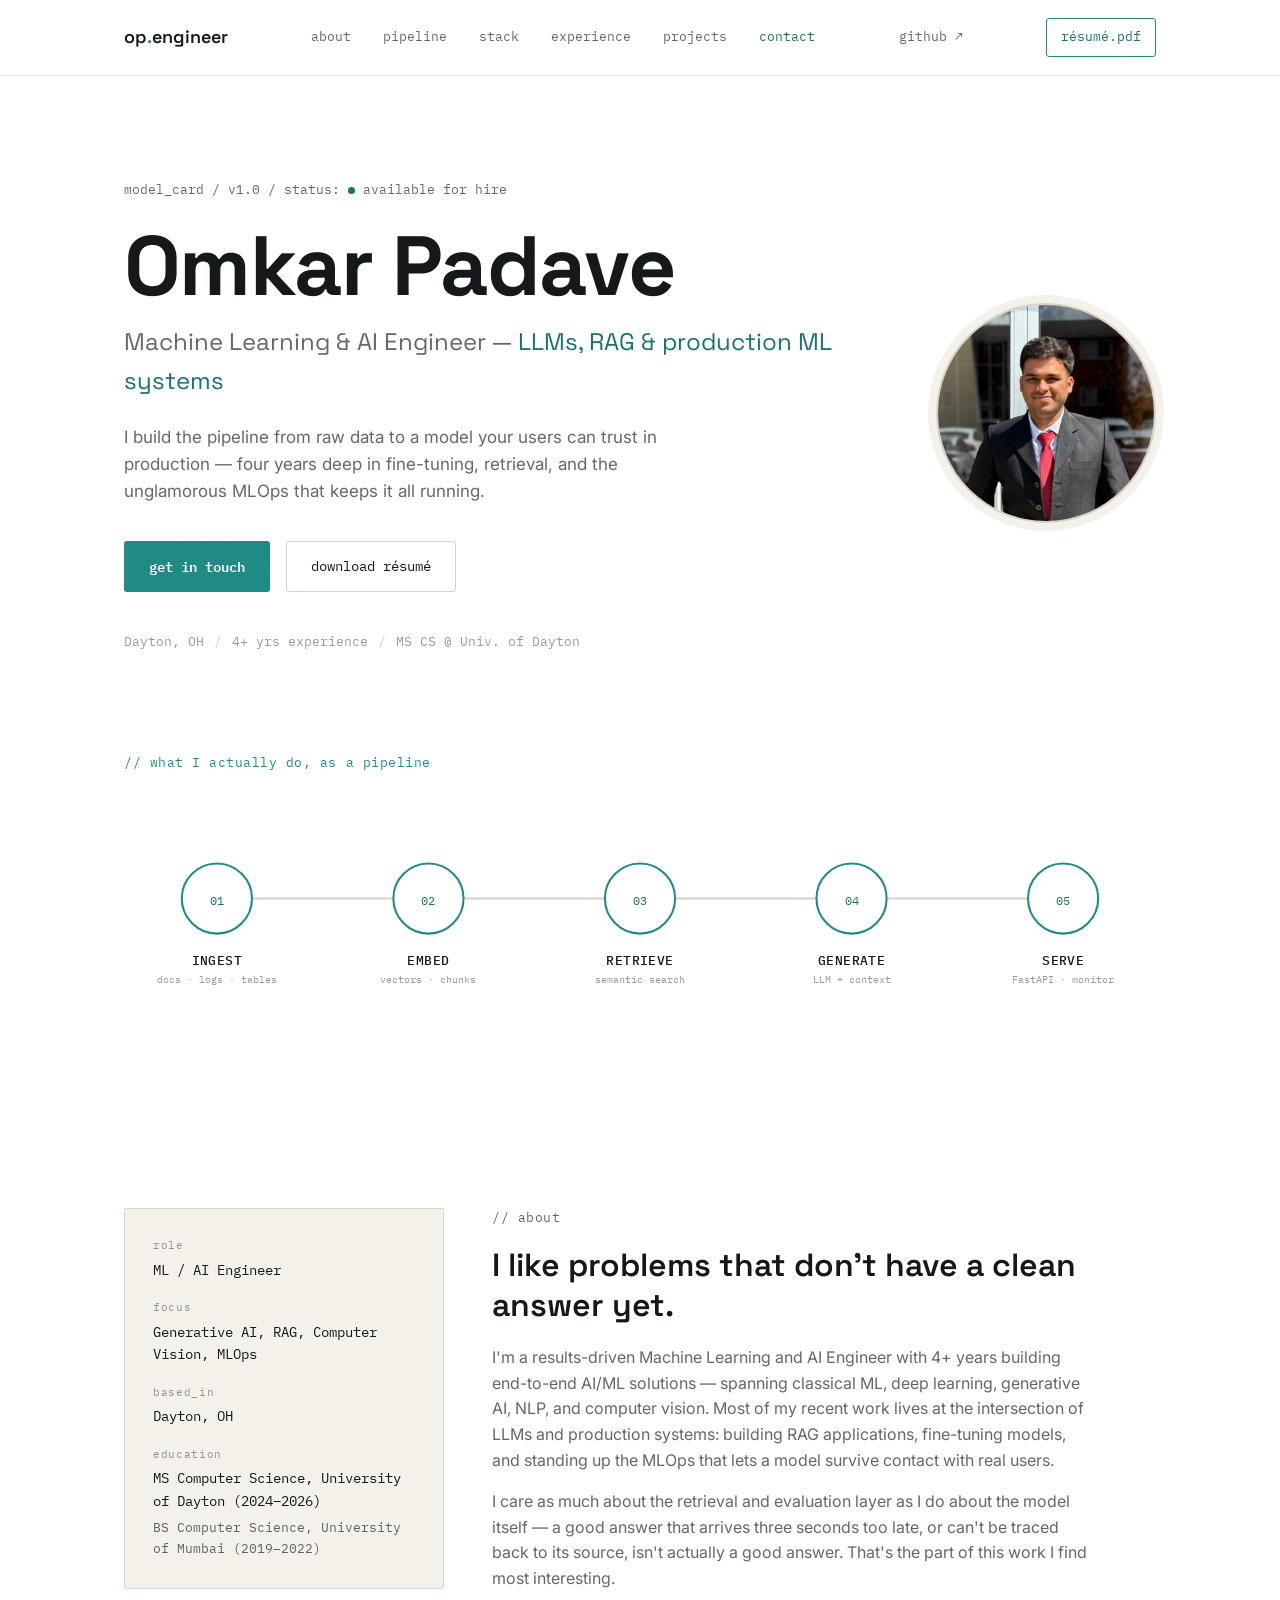
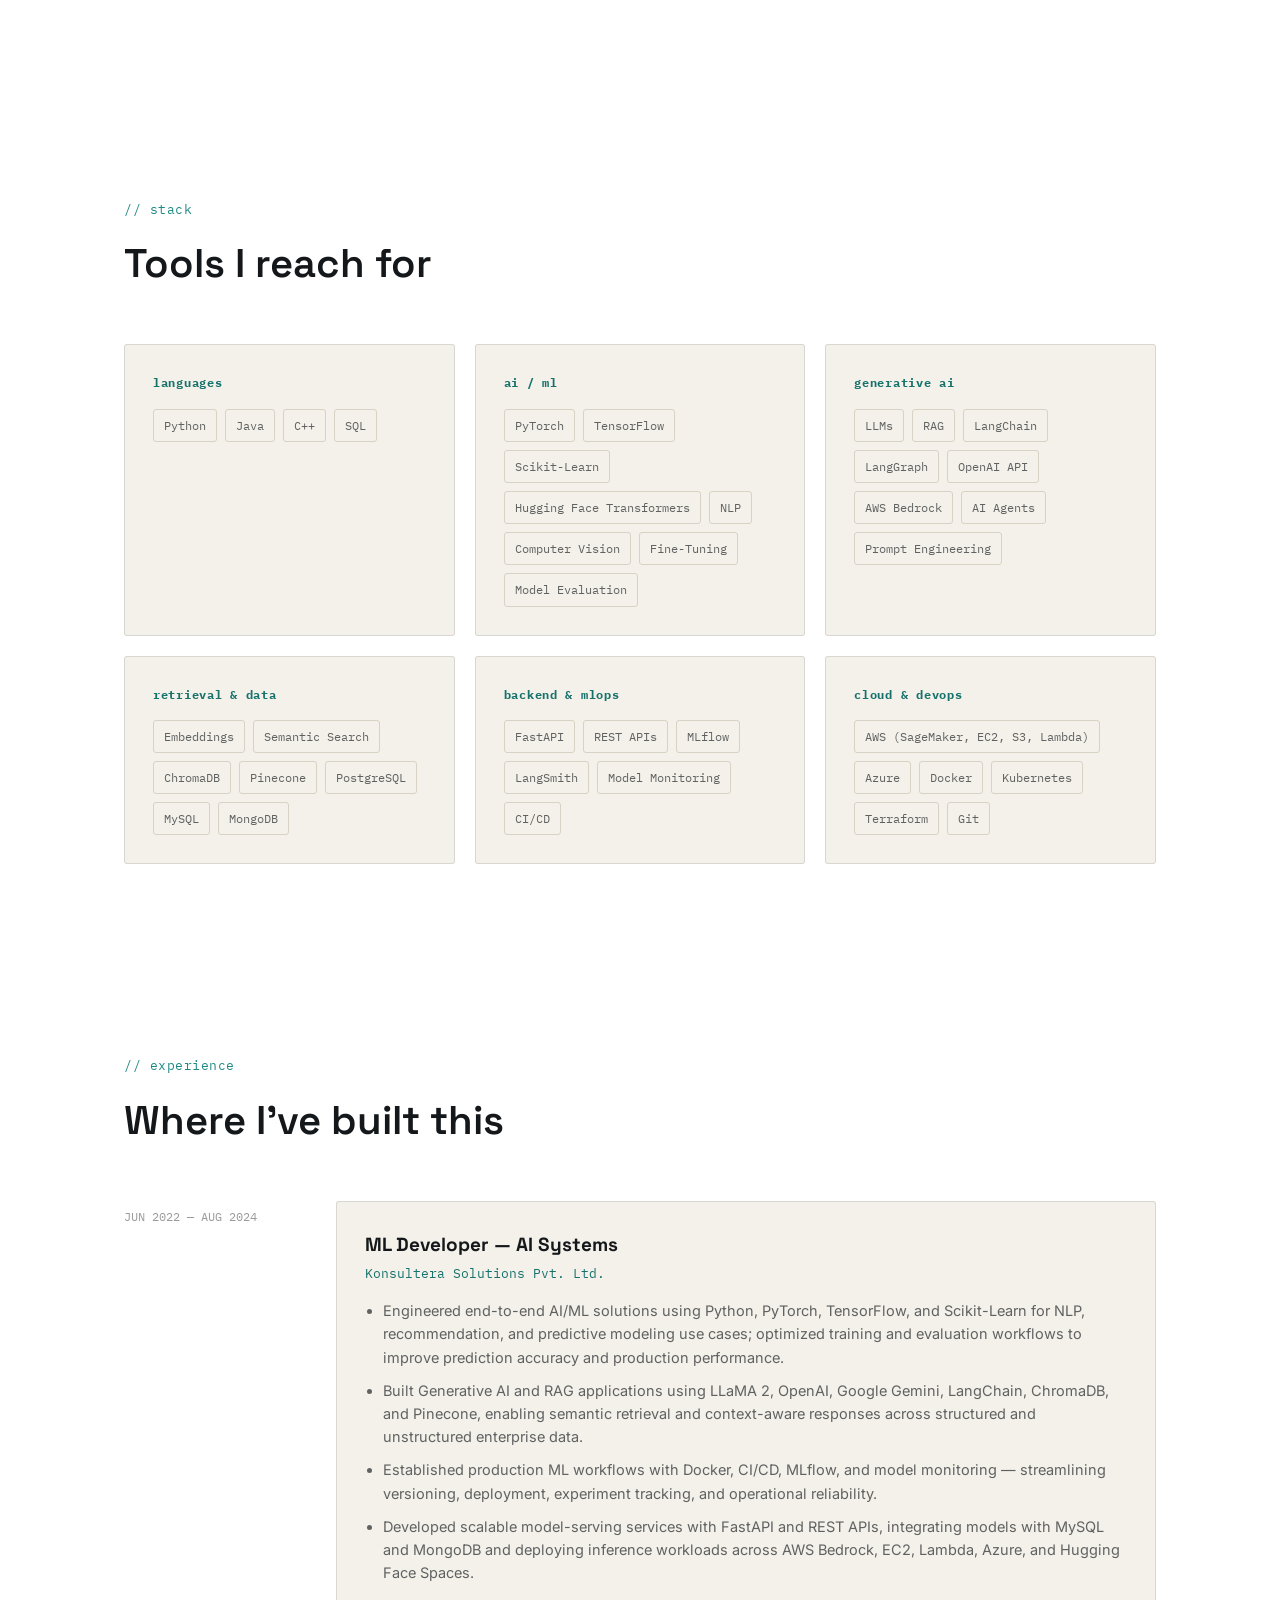
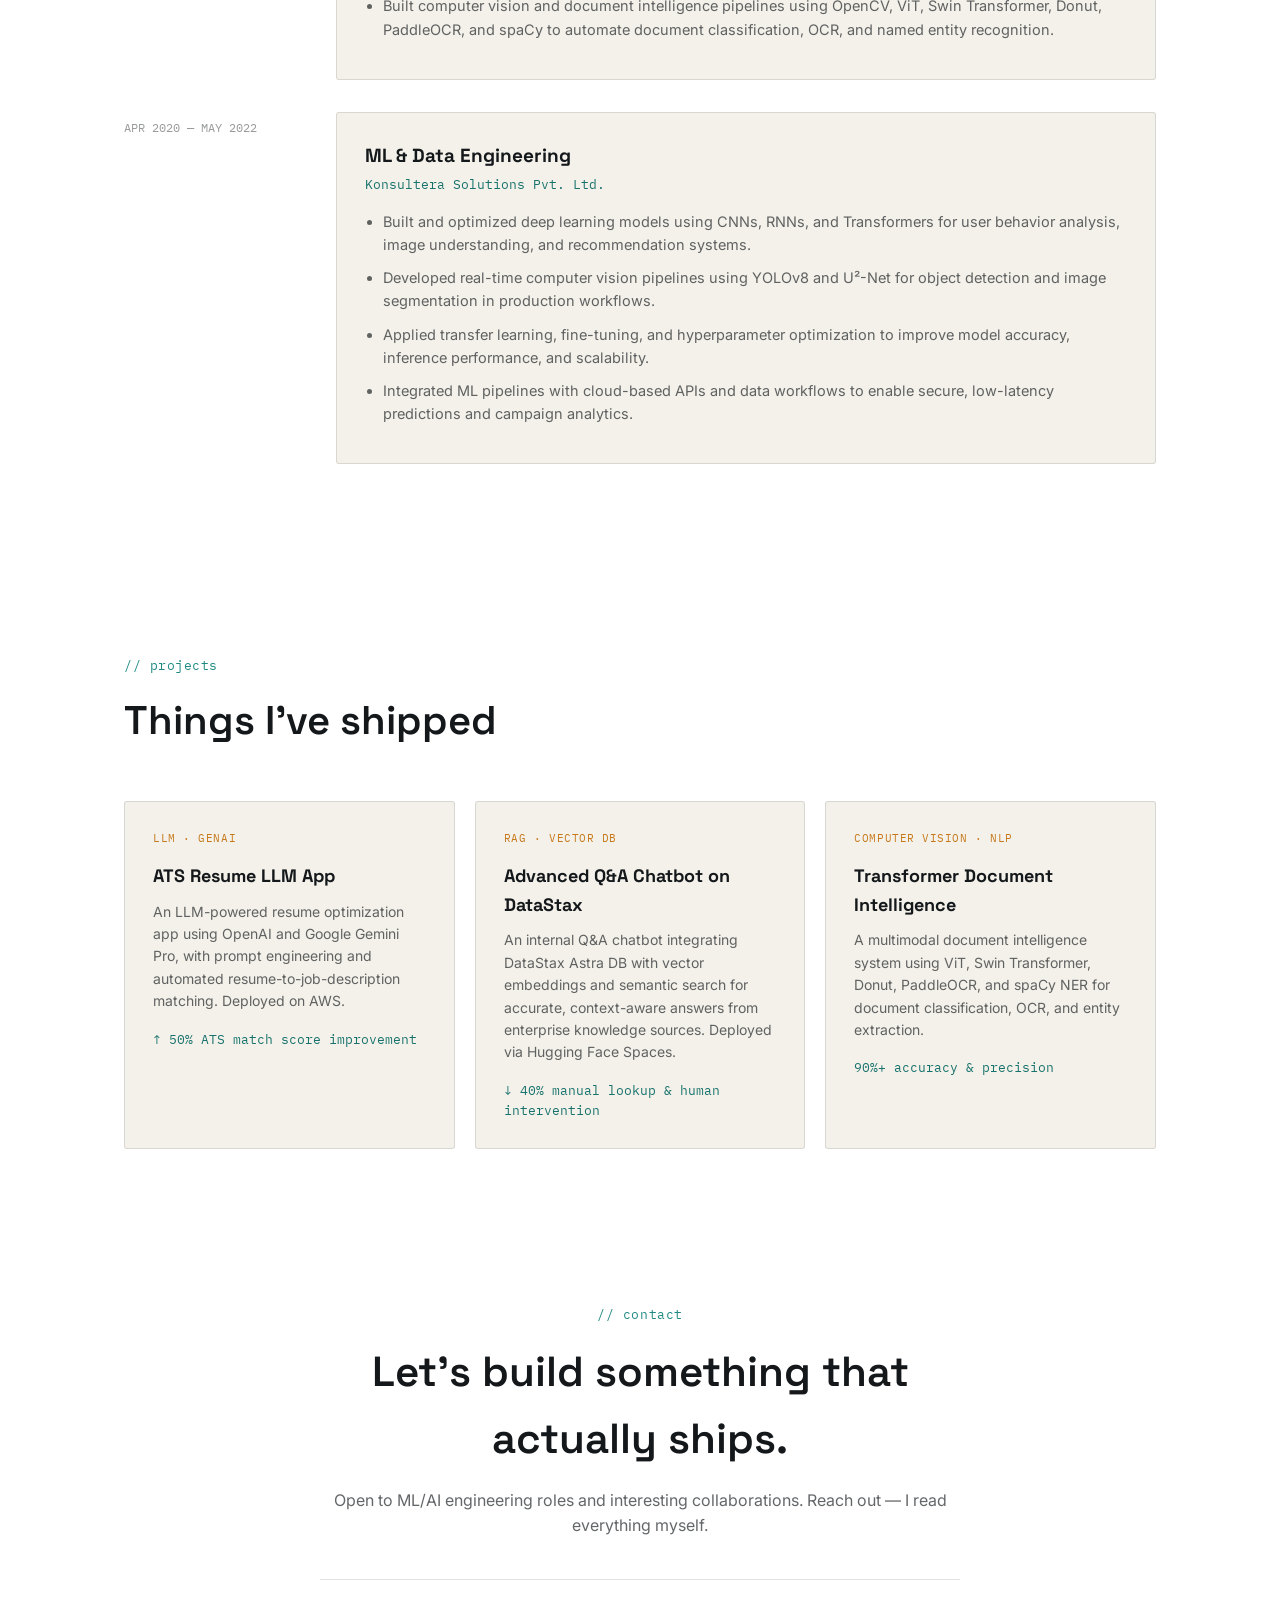
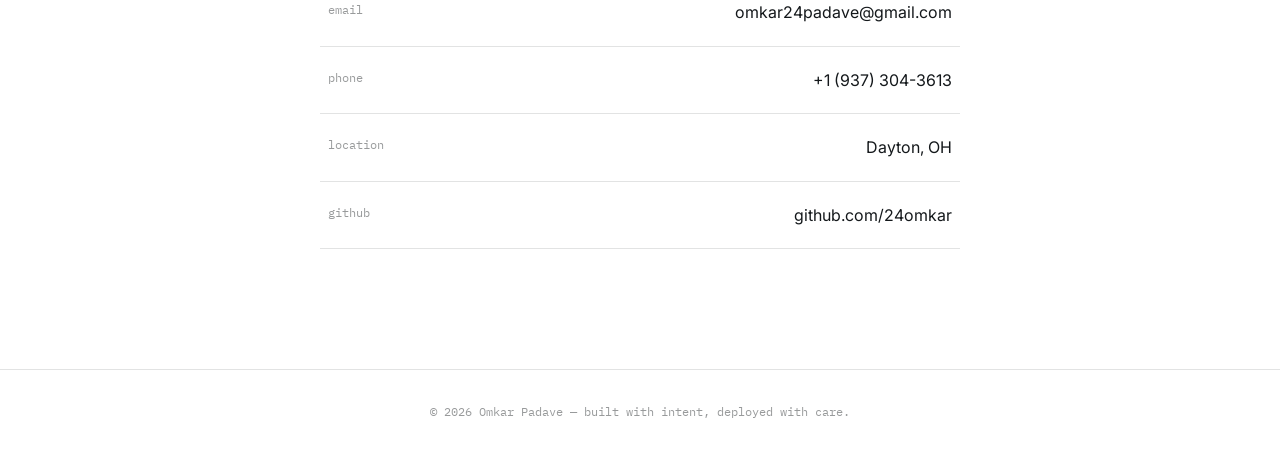
==== omkar-portfolio/index.html @ 1d61c9da "Add files via upload" ====
<!DOCTYPE html>
<html lang="en">
<head>
<meta charset="UTF-8">
<meta name="viewport" content="width=device-width, initial-scale=1.0">
<title>Omkar Padave — Machine Learning &amp; AI Engineer</title>
<meta name="description" content="Omkar Padave — ML/AI Engineer specializing in LLMs, RAG, computer vision, and production ML systems.">
<link rel="preconnect" href="https://fonts.googleapis.com">
<link rel="preconnect" href="https://fonts.gstatic.com" crossorigin>
<link href="https://fonts.googleapis.com/css2?family=Space+Grotesk:wght@400;500;600;700&family=IBM+Plex+Mono:wght@400;500;600&family=Inter:wght@400;500;600&display=swap" rel="stylesheet">
<link rel="stylesheet" href="styles.css">
</head>
<body>

<div class="noise"></div>

<header class="nav" id="nav">
  <div class="nav-inner">
    <a href="#top" class="brand">op<span class="brand-dot">.</span>engineer</a>
    <nav class="nav-links">
      <a href="#about">about</a>
      <a href="#pipeline">pipeline</a>
      <a href="#skills">stack</a>
      <a href="#experience">experience</a>
      <a href="#projects">projects</a>
      <a href="#contact">contact</a>
    </nav>
    <a class="nav-github mono" href="https://github.com/24omkar" target="_blank" rel="noopener">github ↗</a>
    <a class="nav-cta" href="files/Omkar_Padave_Resume.pdf" target="_blank" rel="noopener">résumé.pdf</a>
    <button class="nav-toggle" id="navToggle" aria-label="Toggle menu">
      <span></span><span></span><span></span>
    </button>
  </div>
</header>

<main id="top">

  <!-- HERO -->
  <section class="hero">
    <div class="hero-inner hero-with-photo">
      <div class="hero-text">
      <p class="eyebrow mono">model_card / v1.0 / status: <span class="status-dot"></span> available for hire</p>
      <h1 class="hero-title">
        Omkar Padave
      </h1>
      <p class="hero-role">Machine Learning &amp; AI Engineer — <span class="hl">LLMs, RAG &amp; production ML systems</span></p>
      <p class="hero-desc">I build the pipeline from raw data to a model your users can trust in production — four years deep in fine-tuning, retrieval, and the unglamorous MLOps that keeps it all running.</p>
      <div class="hero-actions">
        <a href="#contact" class="btn btn-primary">get in touch</a>
        <a href="files/Omkar_Padave_Resume.pdf" target="_blank" rel="noopener" class="btn btn-ghost">download résumé</a>
      </div>
      <div class="hero-meta mono">
        <span>Dayton, OH</span>
        <span class="sep">/</span>
        <span>4+ yrs experience</span>
        <span class="sep">/</span>
        <span>MS CS @ Univ. of Dayton</span>
      </div>
      </div>
      <div class="hero-photo">
        <img src="Images/profile.jpg" alt="Omkar Padave" class="hero-photo-img">
      </div>
    </div>
  </section>

  <!-- PIPELINE (signature element) -->
  <section class="pipeline" id="pipeline">
    <p class="section-label mono">// what I actually do, as a pipeline</p>
    <div class="pipeline-diagram" id="pipelineDiagram" aria-label="RAG pipeline diagram: Ingest, Embed, Retrieve, Generate, Serve">
      <svg viewBox="0 0 1000 220" class="pipeline-svg" preserveAspectRatio="xMidYMid meet">
        <line x1="90" y1="110" x2="910" y2="110" class="pipeline-track"/>
        <line x1="90" y1="110" x2="910" y2="110" class="pipeline-track-fill" id="trackFill"/>

        <g class="node" data-i="0" transform="translate(90,110)">
          <circle r="34" class="node-circle"/>
          <text class="node-icon" y="6" text-anchor="middle">01</text>
          <text class="node-label mono" y="64" text-anchor="middle">INGEST</text>
          <text class="node-sub mono" y="82" text-anchor="middle">docs · logs · tables</text>
        </g>

        <g class="node" data-i="1" transform="translate(295,110)">
          <circle r="34" class="node-circle"/>
          <text class="node-icon" y="6" text-anchor="middle">02</text>
          <text class="node-label mono" y="64" text-anchor="middle">EMBED</text>
          <text class="node-sub mono" y="82" text-anchor="middle">vectors · chunks</text>
        </g>

        <g class="node" data-i="2" transform="translate(500,110)">
          <circle r="34" class="node-circle"/>
          <text class="node-icon" y="6" text-anchor="middle">03</text>
          <text class="node-label mono" y="64" text-anchor="middle">RETRIEVE</text>
          <text class="node-sub mono" y="82" text-anchor="middle">semantic search</text>
        </g>

        <g class="node" data-i="3" transform="translate(705,110)">
          <circle r="34" class="node-circle"/>
          <text class="node-icon" y="6" text-anchor="middle">04</text>
          <text class="node-label mono" y="64" text-anchor="middle">GENERATE</text>
          <text class="node-sub mono" y="82" text-anchor="middle">LLM + context</text>
        </g>

        <g class="node" data-i="4" transform="translate(910,110)">
          <circle r="34" class="node-circle"/>
          <text class="node-icon" y="6" text-anchor="middle">05</text>
          <text class="node-label mono" y="64" text-anchor="middle">SERVE</text>
          <text class="node-sub mono" y="82" text-anchor="middle">FastAPI · monitor</text>
        </g>

        <circle r="6" class="token" id="tokenDot"/>
      </svg>
    </div>
  </section>

  <!-- ABOUT -->
  <section class="about" id="about">
    <div class="about-grid">
      <div class="about-card mono card">
        <p class="card-key">role</p>
        <p class="card-val">ML / AI Engineer</p>
        <p class="card-key">focus</p>
        <p class="card-val">Generative AI, RAG, Computer Vision, MLOps</p>
        <p class="card-key">based_in</p>
        <p class="card-val">Dayton, OH</p>
        <p class="card-key">education</p>
        <p class="card-val">MS Computer Science, University of Dayton (2024–2026)</p>
        <p class="card-val subtle">BS Computer Science, University of Mumbai (2019–2022)</p>
      </div>
      <div class="about-text">
        <p class="section-label mono">// about</p>
        <h2 class="about-title">I like problems that don't have a clean answer yet.</h2>
        <p>I'm a results-driven Machine Learning and AI Engineer with 4+ years building end-to-end AI/ML solutions — spanning classical ML, deep learning, generative AI, NLP, and computer vision. Most of my recent work lives at the intersection of LLMs and production systems: building RAG applications, fine-tuning models, and standing up the MLOps that lets a model survive contact with real users.</p>
        <p>I care as much about the retrieval and evaluation layer as I do about the model itself — a good answer that arrives three seconds too late, or can't be traced back to its source, isn't actually a good answer. That's the part of this work I find most interesting.</p>
      </div>
    </div>
  </section>

  <!-- SKILLS -->
  <section class="skills" id="skills">
    <p class="section-label mono">// stack</p>
    <h2 class="section-title">Tools I reach for</h2>
    <div class="skills-grid">

      <div class="skill-group card">
        <h3 class="mono">languages</h3>
        <div class="tags">
          <span class="tag">Python</span><span class="tag">Java</span><span class="tag">C++</span><span class="tag">SQL</span>
        </div>
      </div>

      <div class="skill-group card">
        <h3 class="mono">ai / ml</h3>
        <div class="tags">
          <span class="tag">PyTorch</span><span class="tag">TensorFlow</span><span class="tag">Scikit-Learn</span>
          <span class="tag">Hugging Face Transformers</span><span class="tag">NLP</span><span class="tag">Computer Vision</span>
          <span class="tag">Fine-Tuning</span><span class="tag">Model Evaluation</span>
        </div>
      </div>

      <div class="skill-group card">
        <h3 class="mono">generative ai</h3>
        <div class="tags">
          <span class="tag">LLMs</span><span class="tag">RAG</span><span class="tag">LangChain</span><span class="tag">LangGraph</span>
          <span class="tag">OpenAI API</span><span class="tag">AWS Bedrock</span><span class="tag">AI Agents</span><span class="tag">Prompt Engineering</span>
        </div>
      </div>

      <div class="skill-group card">
        <h3 class="mono">retrieval &amp; data</h3>
        <div class="tags">
          <span class="tag">Embeddings</span><span class="tag">Semantic Search</span><span class="tag">ChromaDB</span>
          <span class="tag">Pinecone</span><span class="tag">PostgreSQL</span><span class="tag">MySQL</span><span class="tag">MongoDB</span>
        </div>
      </div>

      <div class="skill-group card">
        <h3 class="mono">backend &amp; mlops</h3>
        <div class="tags">
          <span class="tag">FastAPI</span><span class="tag">REST APIs</span><span class="tag">MLflow</span>
          <span class="tag">LangSmith</span><span class="tag">Model Monitoring</span><span class="tag">CI/CD</span>
        </div>
      </div>

      <div class="skill-group card">
        <h3 class="mono">cloud &amp; devops</h3>
        <div class="tags">
          <span class="tag">AWS (SageMaker, EC2, S3, Lambda)</span><span class="tag">Azure</span>
          <span class="tag">Docker</span><span class="tag">Kubernetes</span><span class="tag">Terraform</span><span class="tag">Git</span>
        </div>
      </div>

    </div>
  </section>

  <!-- EXPERIENCE -->
  <section class="experience" id="experience">
    <p class="section-label mono">// experience</p>
    <h2 class="section-title">Where I've built this</h2>

    <div class="timeline">
      <div class="timeline-item">
        <div class="timeline-date mono">JUN 2022 — AUG 2024</div>
        <div class="timeline-content card">
          <h3>ML Developer — AI Systems</h3>
          <p class="timeline-org mono">Konsultera Solutions Pvt. Ltd.</p>
          <ul>
            <li>Engineered end-to-end AI/ML solutions using Python, PyTorch, TensorFlow, and Scikit-Learn for NLP, recommendation, and predictive modeling use cases; optimized training and evaluation workflows to improve prediction accuracy and production performance.</li>
            <li>Built Generative AI and RAG applications using LLaMA 2, OpenAI, Google Gemini, LangChain, ChromaDB, and Pinecone, enabling semantic retrieval and context-aware responses across structured and unstructured enterprise data.</li>
            <li>Established production ML workflows with Docker, CI/CD, MLflow, and model monitoring — streamlining versioning, deployment, experiment tracking, and operational reliability.</li>
            <li>Developed scalable model-serving services with FastAPI and REST APIs, integrating models with MySQL and MongoDB and deploying inference workloads across AWS Bedrock, EC2, Lambda, Azure, and Hugging Face Spaces.</li>
            <li>Built computer vision and document intelligence pipelines using OpenCV, ViT, Swin Transformer, Donut, PaddleOCR, and spaCy to automate document classification, OCR, and named entity recognition.</li>
          </ul>
        </div>
      </div>

      <div class="timeline-item">
        <div class="timeline-date mono">APR 2020 — MAY 2022</div>
        <div class="timeline-content card">
          <h3>ML &amp; Data Engineering</h3>
          <p class="timeline-org mono">Konsultera Solutions Pvt. Ltd.</p>
          <ul>
            <li>Built and optimized deep learning models using CNNs, RNNs, and Transformers for user behavior analysis, image understanding, and recommendation systems.</li>
            <li>Developed real-time computer vision pipelines using YOLOv8 and U²-Net for object detection and image segmentation in production workflows.</li>
            <li>Applied transfer learning, fine-tuning, and hyperparameter optimization to improve model accuracy, inference performance, and scalability.</li>
            <li>Integrated ML pipelines with cloud-based APIs and data workflows to enable secure, low-latency predictions and campaign analytics.</li>
          </ul>
        </div>
      </div>
    </div>
  </section>

  <!-- PROJECTS -->
  <section class="projects" id="projects">
    <p class="section-label mono">// projects</p>
    <h2 class="section-title">Things I've shipped</h2>

    <div class="project-grid">
      <div class="project-card card">
        <p class="project-tag mono">LLM · GENAI</p>
        <h3>ATS Resume LLM App</h3>
        <p>An LLM-powered resume optimization app using OpenAI and Google Gemini Pro, with prompt engineering and automated resume-to-job-description matching. Deployed on AWS.</p>
        <p class="project-impact mono">↑ 50% ATS match score improvement</p>
      </div>

      <div class="project-card card">
        <p class="project-tag mono">RAG · VECTOR DB</p>
        <h3>Advanced Q&amp;A Chatbot on DataStax</h3>
        <p>An internal Q&amp;A chatbot integrating DataStax Astra DB with vector embeddings and semantic search for accurate, context-aware answers from enterprise knowledge sources. Deployed via Hugging Face Spaces.</p>
        <p class="project-impact mono">↓ 40% manual lookup &amp; human intervention</p>
      </div>

      <div class="project-card card">
        <p class="project-tag mono">COMPUTER VISION · NLP</p>
        <h3>Transformer Document Intelligence</h3>
        <p>A multimodal document intelligence system using ViT, Swin Transformer, Donut, PaddleOCR, and spaCy NER for document classification, OCR, and entity extraction.</p>
        <p class="project-impact mono">90%+ accuracy &amp; precision</p>
      </div>
    </div>
  </section>

  <!-- CONTACT -->
  <section class="contact" id="contact">
    <div class="contact-inner">
      <p class="section-label mono">// contact</p>
      <h2 class="contact-title">Let's build something that actually ships.</h2>
      <p class="contact-desc">Open to ML/AI engineering roles and interesting collaborations. Reach out — I read everything myself.</p>
      <div class="contact-links">
        <a href="mailto:omkar24padave@gmail.com" class="contact-link">
          <span class="mono">email</span>
          <span>omkar24padave@gmail.com</span>
        </a>
        <a href="tel:+19373043613" class="contact-link">
          <span class="mono">phone</span>
          <span>+1 (937) 304-3613</span>
        </a>
        <a href="#" class="contact-link">
          <span class="mono">location</span>
          <span>Dayton, OH</span>
        </a>
        <a href="https://github.com/24omkar" target="_blank" rel="noopener" class="contact-link">
          <span class="mono">github</span>
          <span>github.com/24omkar</span>
        </a>
      </div>
    </div>
  </section>

</main>

<footer class="footer">
  <p class="mono">© 2026 Omkar Padave — built with intent, deployed with care.</p>
</footer>

<script src="script.js"></script>
</body>
</html>
---- omkar-portfolio/styles.css ----
/* ===========================================================
   Omkar Padave — Portfolio
   Design language: "model card" — research-doc structure,
   monospace data labels, ink/paper palette, one signal accent.
   =========================================================== */

:root {
  --ink: #FFFFFF;
  --ink-soft: #F4F1EA;
  --paper: #14181B;
  --paper-dim: #EAE4D6;
  --line: #D8D2C4;
  --line-soft: rgba(20, 24, 27, 0.12);
  --signal: #1F8A83;
  --signal-bright: #17726C;
  --amber: #C6791A;
  --text-dim: rgba(20, 24, 27, 0.66);
  --text-dimmer: rgba(20, 24, 27, 0.44);

  --font-display: 'Space Grotesk', sans-serif;
  --font-body: 'Inter', sans-serif;
  --font-mono: 'IBM Plex Mono', monospace;

  --max: 1080px;
  --radius: 3px;
}

* { box-sizing: border-box; margin: 0; padding: 0; }

html { scroll-behavior: smooth; }

@media (prefers-reduced-motion: reduce) {
  html { scroll-behavior: auto; }
  * { animation-duration: 0.01ms !important; animation-iteration-count: 1 !important; transition-duration: 0.01ms !important; }
}

body {
  background: var(--ink);
  color: var(--paper);
  font-family: var(--font-body);
  font-size: 16px;
  line-height: 1.6;
  -webkit-font-smoothing: antialiased;
  overflow-x: hidden;
}

.mono { font-family: var(--font-mono); }

a { color: inherit; text-decoration: none; }

::selection { background: var(--signal); color: var(--ink); }

/* subtle grain texture */
.noise {
  position: fixed; inset: 0; pointer-events: none; z-index: 999;
  opacity: 0.035; mix-blend-mode: overlay;
  background-image: url("data:image/svg+xml,%3Csvg xmlns='http://www.w3.org/2000/svg' width='120' height='120'%3E%3Cfilter id='n'%3E%3CfeTurbulence type='fractalNoise' baseFrequency='0.9' numOctaves='2' stitchTiles='stitch'/%3E%3C/filter%3E%3Crect width='100%25' height='100%25' filter='url(%23n)'/%3E%3C/svg%3E");
}

/* ---------- layout helpers ---------- */
section { padding: 96px 24px; max-width: var(--max); margin: 0 auto; }
.section-label { color: var(--signal); letter-spacing: 0.04em; font-size: 13px; margin-bottom: 12px; }
.section-title { font-family: var(--font-display); font-size: clamp(28px, 4vw, 40px); font-weight: 600; margin-bottom: 48px; max-width: 640px; }

.card {
  background: var(--ink-soft);
  border: 1px solid var(--line-soft);
  border-radius: var(--radius);
  padding: 28px;
}

/* ---------- nav ---------- */
.nav {
  position: fixed; top: 0; left: 0; right: 0; z-index: 100;
  background: rgba(255, 255, 255, 0.85);
  backdrop-filter: blur(10px);
  border-bottom: 1px solid var(--line-soft);
}
.nav-inner {
  max-width: var(--max); margin: 0 auto; padding: 18px 24px;
  display: flex; align-items: center; justify-content: space-between;
}
.brand { font-family: var(--font-display); font-weight: 600; font-size: 18px; }
.brand-dot { color: var(--signal); }
.nav-links { display: flex; gap: 32px; font-family: var(--font-mono); font-size: 13px; color: var(--text-dim); }
.nav-links a:hover { color: var(--signal-bright); }
.nav-github { font-size: 13px; color: var(--text-dim); transition: color 0.2s; }
.nav-github:hover { color: var(--signal-bright); }

.nav-cta {
  font-family: var(--font-mono); font-size: 13px;
  border: 1px solid var(--signal); color: var(--signal-bright);
  padding: 8px 14px; border-radius: var(--radius);
  transition: background 0.2s, color 0.2s;
}
.nav-cta:hover { background: var(--signal); color: var(--ink); }
.nav-toggle { display: none; flex-direction: column; gap: 4px; background: none; border: none; cursor: pointer; padding: 8px; }
.nav-toggle span { width: 22px; height: 2px; background: var(--paper); display: block; }

/* ---------- hero ---------- */
.hero { padding-top: 180px; padding-bottom: 60px; }
.hero-with-photo { display: flex; align-items: center; justify-content: space-between; gap: 48px; }
.hero-text { flex: 1; min-width: 0; }
.hero-photo { flex-shrink: 0; }
.hero-photo-img {
  width: 220px; height: 220px; border-radius: 50%; object-fit: cover;
  border: 2px solid var(--line); box-shadow: 0 0 0 8px var(--ink-soft);
}
.eyebrow { color: var(--text-dim); font-size: 13px; margin-bottom: 24px; display: flex; align-items: center; gap: 8px; }
.status-dot {
  width: 7px; height: 7px; border-radius: 50%; background: var(--signal-bright);
  box-shadow: 0 0 0 0 rgba(31, 138, 131, 0.6);
  animation: pulse 2s infinite;
}
@keyframes pulse {
  0% { box-shadow: 0 0 0 0 rgba(31, 138, 131, 0.5); }
  70% { box-shadow: 0 0 0 8px rgba(31, 138, 131, 0); }
  100% { box-shadow: 0 0 0 0 rgba(31, 138, 131, 0); }
}
.hero-title {
  font-family: var(--font-display); font-weight: 700;
  font-size: clamp(44px, 8vw, 84px); line-height: 0.98; letter-spacing: -0.02em;
  margin-bottom: 16px;
}
.hero-role { font-family: var(--font-display); font-size: clamp(18px, 2.4vw, 24px); color: var(--text-dim); margin-bottom: 24px; }
.hl { color: var(--signal-bright); }
.hero-desc { max-width: 560px; color: var(--text-dim); font-size: 17px; margin-bottom: 36px; }
.hero-actions { display: flex; gap: 16px; margin-bottom: 40px; flex-wrap: wrap; }
.btn {
  font-family: var(--font-mono); font-size: 14px; padding: 13px 24px; border-radius: var(--radius);
  border: 1px solid transparent; transition: all 0.2s;
}
.btn-primary { background: var(--signal); color: var(--ink); font-weight: 600; }
.btn-primary:hover { background: var(--signal-bright); transform: translateY(-1px); }
.btn-ghost { border-color: var(--line); color: var(--paper); }
.btn-ghost:hover { border-color: var(--paper); }
.hero-meta { color: var(--text-dimmer); font-size: 13px; display: flex; gap: 10px; flex-wrap: wrap; }
.sep { color: var(--line); }

/* ---------- pipeline (signature element) ---------- */
.pipeline { padding-top: 40px; padding-bottom: 100px; }
.pipeline-diagram { overflow-x: auto; }
.pipeline-svg { width: 100%; min-width: 640px; height: auto; display: block; }
.pipeline-track { stroke: var(--line); stroke-width: 2; }
.pipeline-track-fill {
  stroke: var(--signal); stroke-width: 2;
  stroke-dasharray: 820; stroke-dashoffset: 820;
  animation: draw 3.5s ease-in-out infinite;
}
@keyframes draw {
  0% { stroke-dashoffset: 820; }
  45% { stroke-dashoffset: 0; }
  75% { stroke-dashoffset: 0; }
  100% { stroke-dashoffset: -820; }
}
.node-circle { fill: var(--ink-soft); stroke: var(--line); stroke-width: 2; transition: stroke 0.3s, fill 0.3s; }
.node.active .node-circle { stroke: var(--signal); fill: var(--ink); }
.node-icon { fill: var(--text-dimmer); font-family: var(--font-mono); font-size: 12px; }
.node.active .node-icon { fill: var(--signal-bright); }
.node-label { fill: var(--paper); font-size: 13px; font-weight: 500; letter-spacing: 0.03em; }
.node-sub { fill: var(--text-dimmer); font-size: 10px; }
.token { fill: var(--amber); opacity: 0; }
#tokenDot { animation: tokenMove 3.5s ease-in-out infinite; }
@keyframes tokenMove {
  0% { opacity: 0; transform: translateX(0); }
  4% { opacity: 1; }
  45% { transform: translateX(820px); opacity: 1; }
  50% { opacity: 0; }
  100% { opacity: 0; transform: translateX(820px); }
}

/* ---------- about ---------- */
.about-grid { display: grid; grid-template-columns: 320px 1fr; gap: 48px; align-items: start; }
.about-card .card-key { color: var(--text-dimmer); font-size: 11px; letter-spacing: 0.06em; margin-top: 18px; }
.about-card .card-key:first-child { margin-top: 0; }
.about-card .card-val { font-size: 14px; margin-top: 4px; }
.about-card .subtle { color: var(--text-dim); font-size: 13px; margin-top: 6px; }
.about-title { font-family: var(--font-display); font-size: clamp(24px, 3vw, 32px); font-weight: 600; margin-bottom: 20px; line-height: 1.25; }
.about-text p { color: var(--text-dim); margin-bottom: 16px; max-width: 600px; }

/* ---------- skills ---------- */
.skills-grid { display: grid; grid-template-columns: repeat(3, 1fr); gap: 20px; }
.skill-group h3 { color: var(--signal-bright); font-size: 12px; letter-spacing: 0.06em; margin-bottom: 16px; }
.tags { display: flex; flex-wrap: wrap; gap: 8px; }
.tag {
  font-family: var(--font-mono); font-size: 12px; color: var(--text-dim);
  border: 1px solid var(--line); padding: 6px 10px; border-radius: var(--radius);
}

/* ---------- experience ---------- */
.timeline { display: flex; flex-direction: column; gap: 32px; }
.timeline-item { display: grid; grid-template-columns: 180px 1fr; gap: 32px; }
.timeline-date { color: var(--text-dimmer); font-size: 12px; padding-top: 6px; }
.timeline-content h3 { font-family: var(--font-display); font-size: 19px; margin-bottom: 4px; }
.timeline-org { color: var(--signal-bright); font-size: 13px; margin-bottom: 14px; }
.timeline-content ul { padding-left: 18px; color: var(--text-dim); }
.timeline-content li { margin-bottom: 10px; font-size: 14.5px; }

/* ---------- projects ---------- */
.project-grid { display: grid; grid-template-columns: repeat(3, 1fr); gap: 20px; }
.project-tag { color: var(--amber); font-size: 11px; letter-spacing: 0.05em; margin-bottom: 14px; }
.project-card h3 { font-family: var(--font-display); font-size: 18px; margin-bottom: 10px; }
.project-card p:not(.project-tag):not(.project-impact) { color: var(--text-dim); font-size: 14px; margin-bottom: 16px; }
.project-impact { color: var(--signal-bright); font-size: 12.5px; }

/* ---------- contact ---------- */
.contact { text-align: center; padding-top: 60px; padding-bottom: 120px; }
.contact-inner { max-width: 640px; margin: 0 auto; }
.contact .section-label { justify-content: center; display: flex; }
.contact-title { font-family: var(--font-display); font-size: clamp(28px, 4vw, 42px); font-weight: 600; margin-bottom: 16px; }
.contact-desc { color: var(--text-dim); margin-bottom: 40px; }
.contact-links { display: flex; flex-direction: column; gap: 1px; border-top: 1px solid var(--line-soft); }
.contact-link {
  display: flex; justify-content: space-between; padding: 20px 8px;
  border-bottom: 1px solid var(--line-soft); transition: color 0.2s, padding-left 0.2s;
}
.contact-link span:first-child { color: var(--text-dimmer); font-size: 12px; }
.contact-link span:last-child { font-size: 16px; }
.contact-link:hover { color: var(--signal-bright); padding-left: 16px; }

/* ---------- footer ---------- */
.footer { text-align: center; padding: 32px 24px; color: var(--text-dimmer); font-size: 12px; border-top: 1px solid var(--line-soft); }

/* ---------- reveal-on-scroll ---------- */
.reveal { opacity: 0; transform: translateY(16px); transition: opacity 0.6s ease, transform 0.6s ease; }
.reveal.in { opacity: 1; transform: translateY(0); }

/* ---------- focus ---------- */
a:focus-visible, button:focus-visible {
  outline: 2px solid var(--signal-bright); outline-offset: 3px;
}

/* ---------- responsive ---------- */
@media (max-width: 860px) {
  .about-grid, .timeline-item { grid-template-columns: 1fr; }
  .skills-grid, .project-grid { grid-template-columns: 1fr 1fr; }
  .hero-with-photo { flex-direction: column-reverse; align-items: flex-start; gap: 32px; }
  .hero-photo-img { width: 140px; height: 140px; }
}

@media (max-width: 640px) {
  .nav-links, .nav-cta, .nav-github { display: none; }
  .nav-toggle { display: flex; }
  .nav.open .nav-links {
    display: flex; flex-direction: column; position: absolute; top: 100%; left: 0; right: 0;
    background: var(--ink); padding: 20px 24px; gap: 16px; border-bottom: 1px solid var(--line-soft);
  }
  section { padding: 64px 20px; }
  .hero { padding-top: 140px; }
  .skills-grid, .project-grid { grid-template-columns: 1fr; }
}
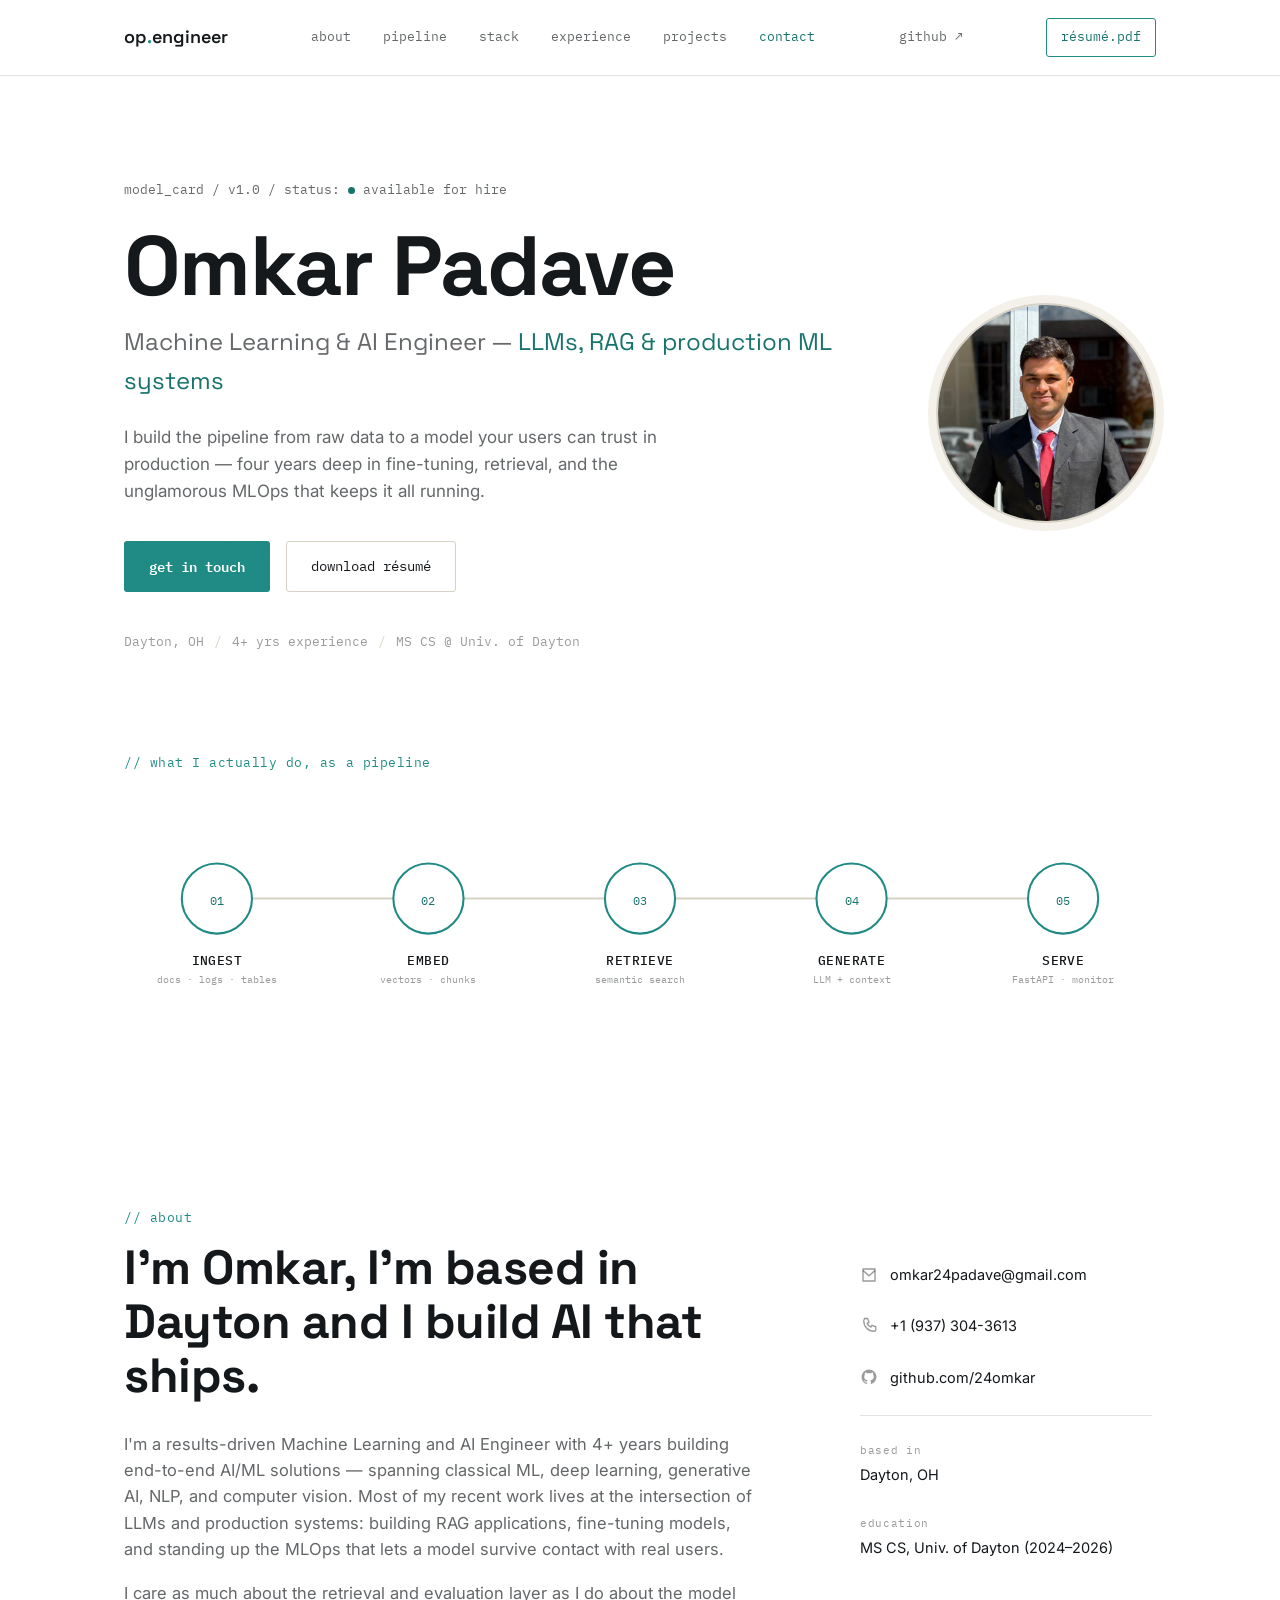
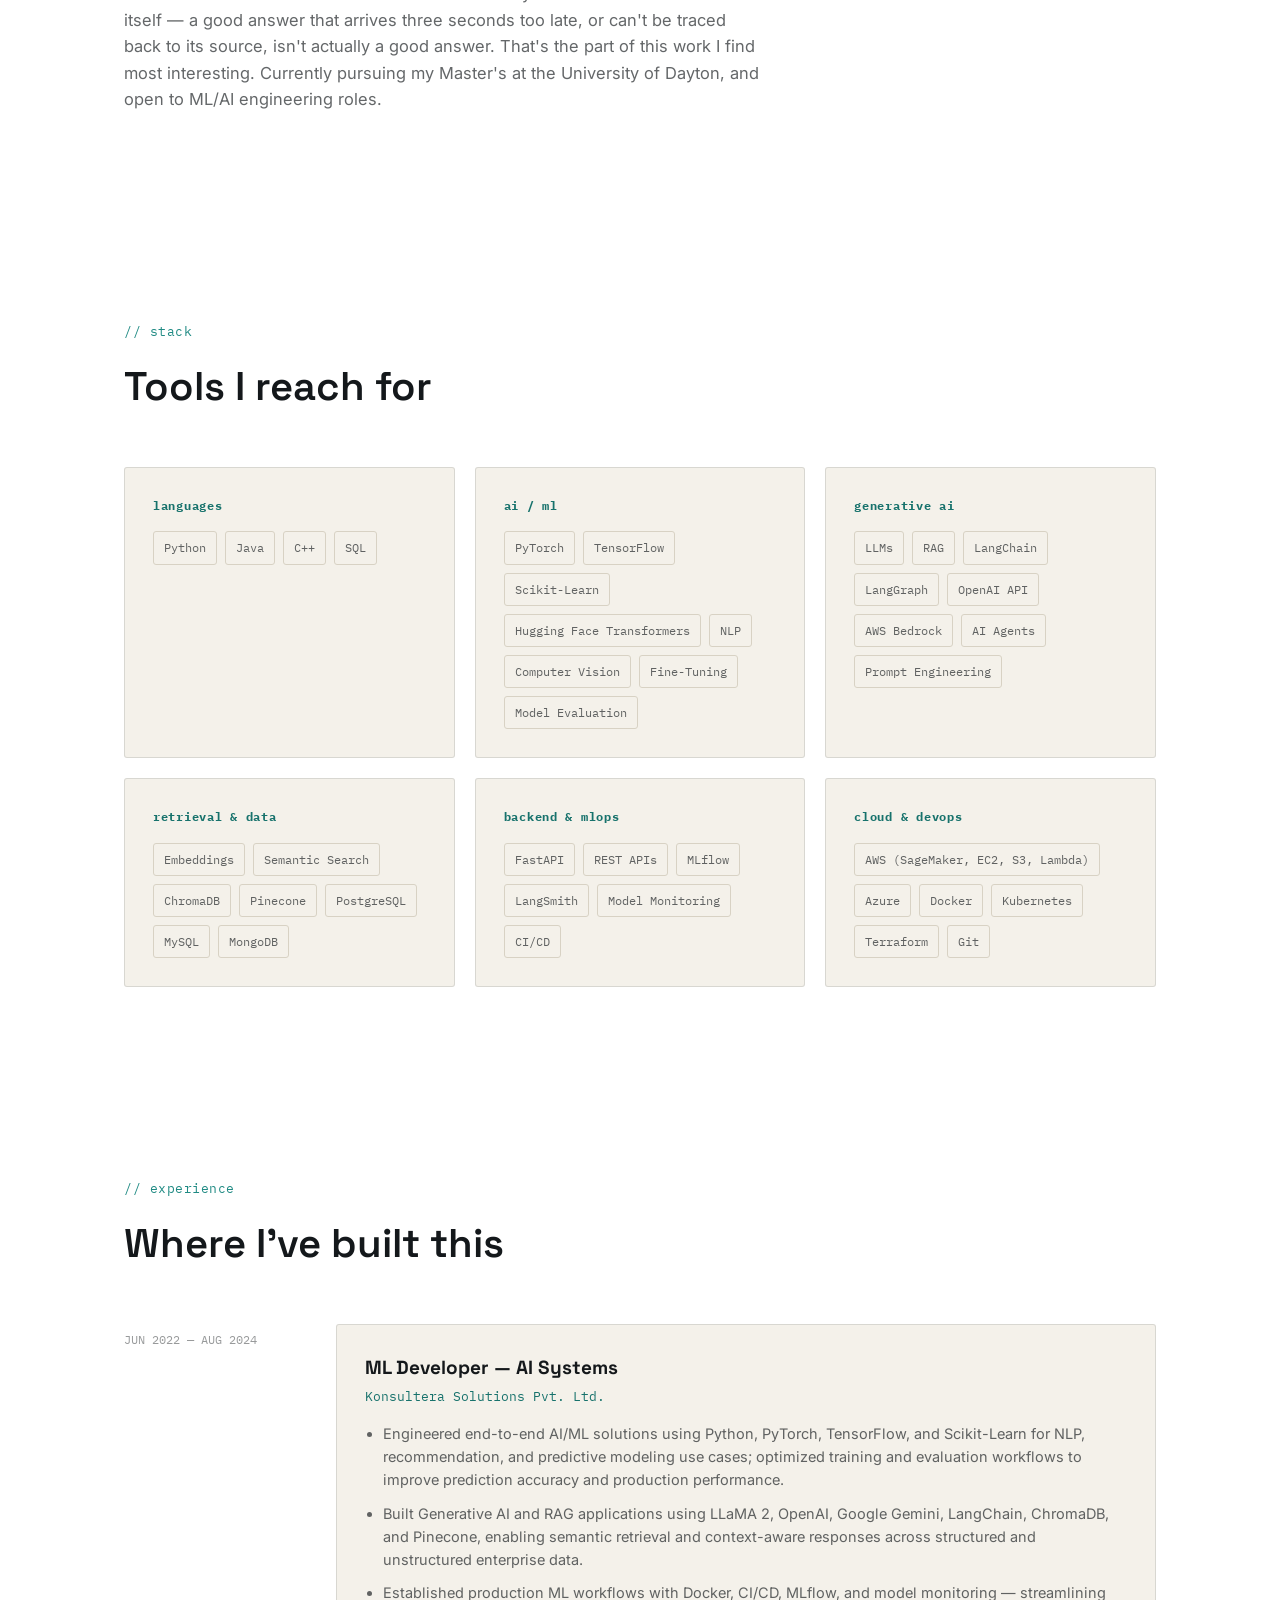
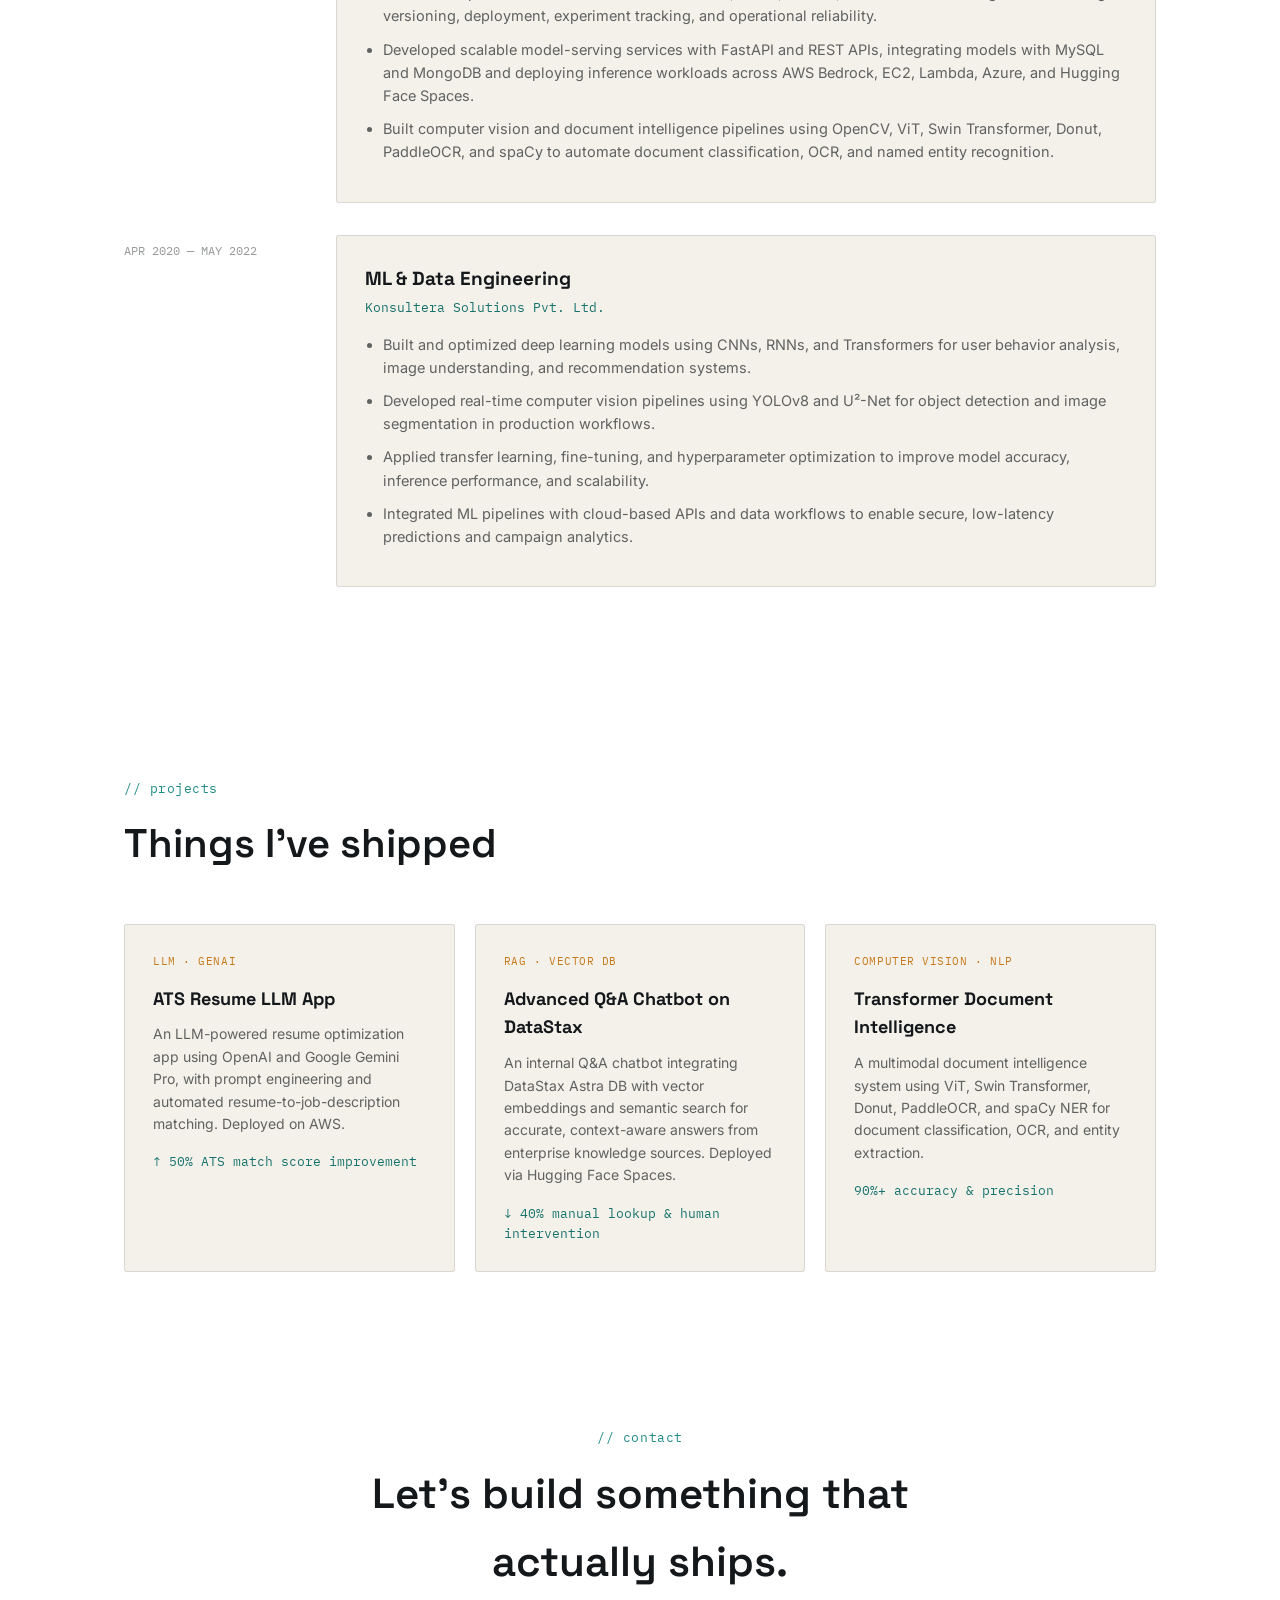
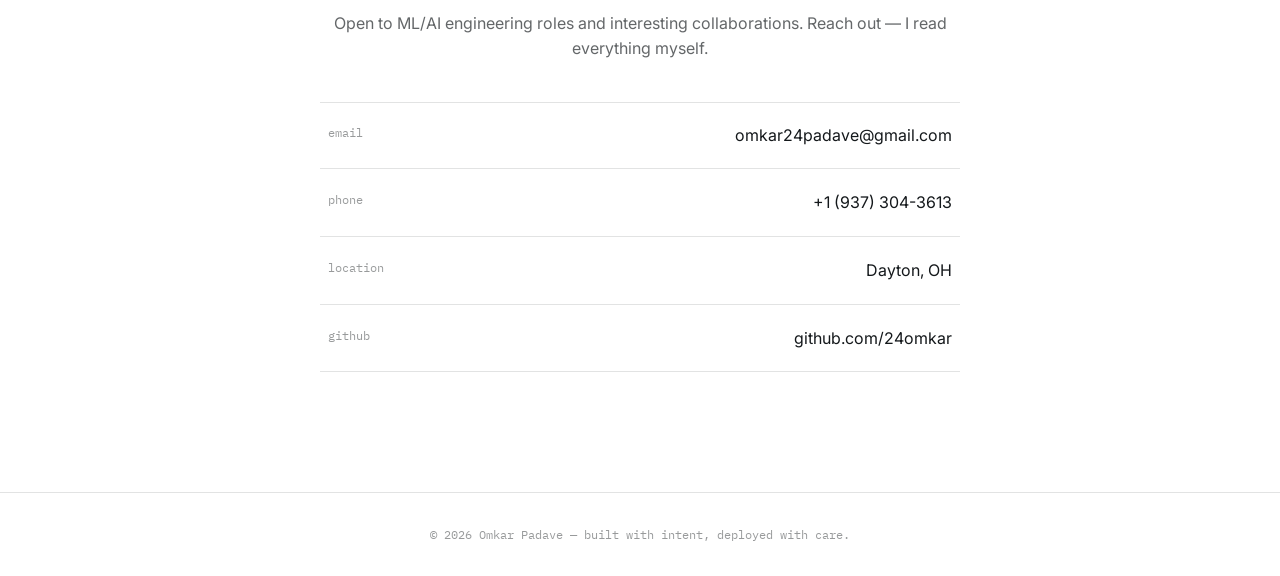
==== commit 2014057a: "Add files via upload" ====
--- a/omkar-portfolio/index.html
+++ b/omkar-portfolio/index.html
@@ -113,24 +113,36 @@
 
   <!-- ABOUT -->
   <section class="about" id="about">
+    <p class="section-label mono">// about</p>
     <div class="about-grid">
-      <div class="about-card mono card">
-        <p class="card-key">role</p>
-        <p class="card-val">ML / AI Engineer</p>
-        <p class="card-key">focus</p>
-        <p class="card-val">Generative AI, RAG, Computer Vision, MLOps</p>
-        <p class="card-key">based_in</p>
-        <p class="card-val">Dayton, OH</p>
-        <p class="card-key">education</p>
-        <p class="card-val">MS Computer Science, University of Dayton (2024–2026)</p>
-        <p class="card-val subtle">BS Computer Science, University of Mumbai (2019–2022)</p>
-      </div>
       <div class="about-text">
-        <p class="section-label mono">// about</p>
-        <h2 class="about-title">I like problems that don't have a clean answer yet.</h2>
+        <h2 class="about-title">I'm Omkar, I'm based in Dayton and I build AI that ships.</h2>
         <p>I'm a results-driven Machine Learning and AI Engineer with 4+ years building end-to-end AI/ML solutions — spanning classical ML, deep learning, generative AI, NLP, and computer vision. Most of my recent work lives at the intersection of LLMs and production systems: building RAG applications, fine-tuning models, and standing up the MLOps that lets a model survive contact with real users.</p>
-        <p>I care as much about the retrieval and evaluation layer as I do about the model itself — a good answer that arrives three seconds too late, or can't be traced back to its source, isn't actually a good answer. That's the part of this work I find most interesting.</p>
-      </div>
+        <p>I care as much about the retrieval and evaluation layer as I do about the model itself — a good answer that arrives three seconds too late, or can't be traced back to its source, isn't actually a good answer. That's the part of this work I find most interesting. Currently pursuing my Master's at the University of Dayton, and open to ML/AI engineering roles.</p>
+      </div>
+      <aside class="about-links">
+        <a href="mailto:omkar24padave@gmail.com" class="about-link">
+          <svg class="about-link-icon" viewBox="0 0 24 24" fill="none" stroke="currentColor" stroke-width="1.8"><path d="M4 4h16v16H4z"/><path d="M4 6l8 7 8-7"/></svg>
+          <span>omkar24padave@gmail.com</span>
+        </a>
+        <a href="tel:+19373043613" class="about-link">
+          <svg class="about-link-icon" viewBox="0 0 24 24" fill="none" stroke="currentColor" stroke-width="1.8"><path d="M6 2h4l2 5-2.5 1.5a11 11 0 0 0 5 5L16 11l5 2v4a2 2 0 0 1-2 2C11 19 5 13 5 5a2 2 0 0 1 1-2z"/></svg>
+          <span>+1 (937) 304-3613</span>
+        </a>
+        <a href="https://github.com/24omkar" target="_blank" rel="noopener" class="about-link">
+          <svg class="about-link-icon" viewBox="0 0 24 24" fill="currentColor"><path d="M12 2a10 10 0 0 0-3.16 19.49c.5.09.68-.22.68-.48v-1.7c-2.78.6-3.37-1.34-3.37-1.34-.46-1.16-1.11-1.47-1.11-1.47-.91-.62.07-.61.07-.61 1 .07 1.53 1.03 1.53 1.03.89 1.52 2.34 1.08 2.91.83.09-.65.35-1.08.63-1.33-2.22-.25-4.56-1.11-4.56-4.94 0-1.09.39-1.98 1.03-2.68-.1-.25-.45-1.27.1-2.65 0 0 .84-.27 2.75 1.02a9.6 9.6 0 0 1 5 0c1.91-1.29 2.75-1.02 2.75-1.02.55 1.38.2 2.4.1 2.65.64.7 1.03 1.59 1.03 2.68 0 3.84-2.34 4.68-4.57 4.93.36.31.68.92.68 1.85v2.74c0 .26.18.58.69.48A10 10 0 0 0 12 2z"/></svg>
+          <span>github.com/24omkar</span>
+        </a>
+        <div class="about-links-divider"></div>
+        <div class="about-link about-link-static">
+          <span class="mono card-key">based in</span>
+          <span>Dayton, OH</span>
+        </div>
+        <div class="about-link about-link-static">
+          <span class="mono card-key">education</span>
+          <span>MS CS, Univ. of Dayton (2024–2026)</span>
+        </div>
+      </aside>
     </div>
   </section>
 
--- a/omkar-portfolio/styles.css
+++ b/omkar-portfolio/styles.css
@@ -170,13 +170,26 @@
 }
 
 /* ---------- about ---------- */
-.about-grid { display: grid; grid-template-columns: 320px 1fr; gap: 48px; align-items: start; }
-.about-card .card-key { color: var(--text-dimmer); font-size: 11px; letter-spacing: 0.06em; margin-top: 18px; }
-.about-card .card-key:first-child { margin-top: 0; }
-.about-card .card-val { font-size: 14px; margin-top: 4px; }
-.about-card .subtle { color: var(--text-dim); font-size: 13px; margin-top: 6px; }
-.about-title { font-family: var(--font-display); font-size: clamp(24px, 3vw, 32px); font-weight: 600; margin-bottom: 20px; line-height: 1.25; }
-.about-text p { color: var(--text-dim); margin-bottom: 16px; max-width: 600px; }
+.about-grid { display: grid; grid-template-columns: 1fr 300px; gap: 64px; align-items: start; }
+.about-title {
+  font-family: var(--font-display); font-weight: 700;
+  font-size: clamp(30px, 4.4vw, 48px); line-height: 1.12; letter-spacing: -0.01em;
+  margin-bottom: 28px; max-width: 720px;
+}
+.about-text p { color: var(--text-dim); margin-bottom: 18px; max-width: 640px; font-size: 16.5px; }
+.about-links { display: flex; flex-direction: column; gap: 4px; padding-top: 10px; }
+.about-link {
+  display: flex; align-items: center; gap: 12px;
+  padding: 12px 4px; font-size: 14.5px; color: var(--paper);
+  transition: color 0.2s, gap 0.2s;
+}
+.about-link:hover { color: var(--signal); gap: 16px; }
+.about-link-icon { width: 18px; height: 18px; flex-shrink: 0; color: var(--text-dimmer); }
+.about-link:hover .about-link-icon { color: var(--signal); }
+.about-links-divider { height: 1px; background: var(--line-soft); margin: 10px 4px; }
+.about-link-static { flex-direction: column; align-items: flex-start; gap: 4px; cursor: default; }
+.about-link-static:hover { color: var(--paper); }
+.about-link-static .card-key { color: var(--text-dimmer); font-size: 11px; letter-spacing: 0.06em; }
 
 /* ---------- skills ---------- */
 .skills-grid { display: grid; grid-template-columns: repeat(3, 1fr); gap: 20px; }
